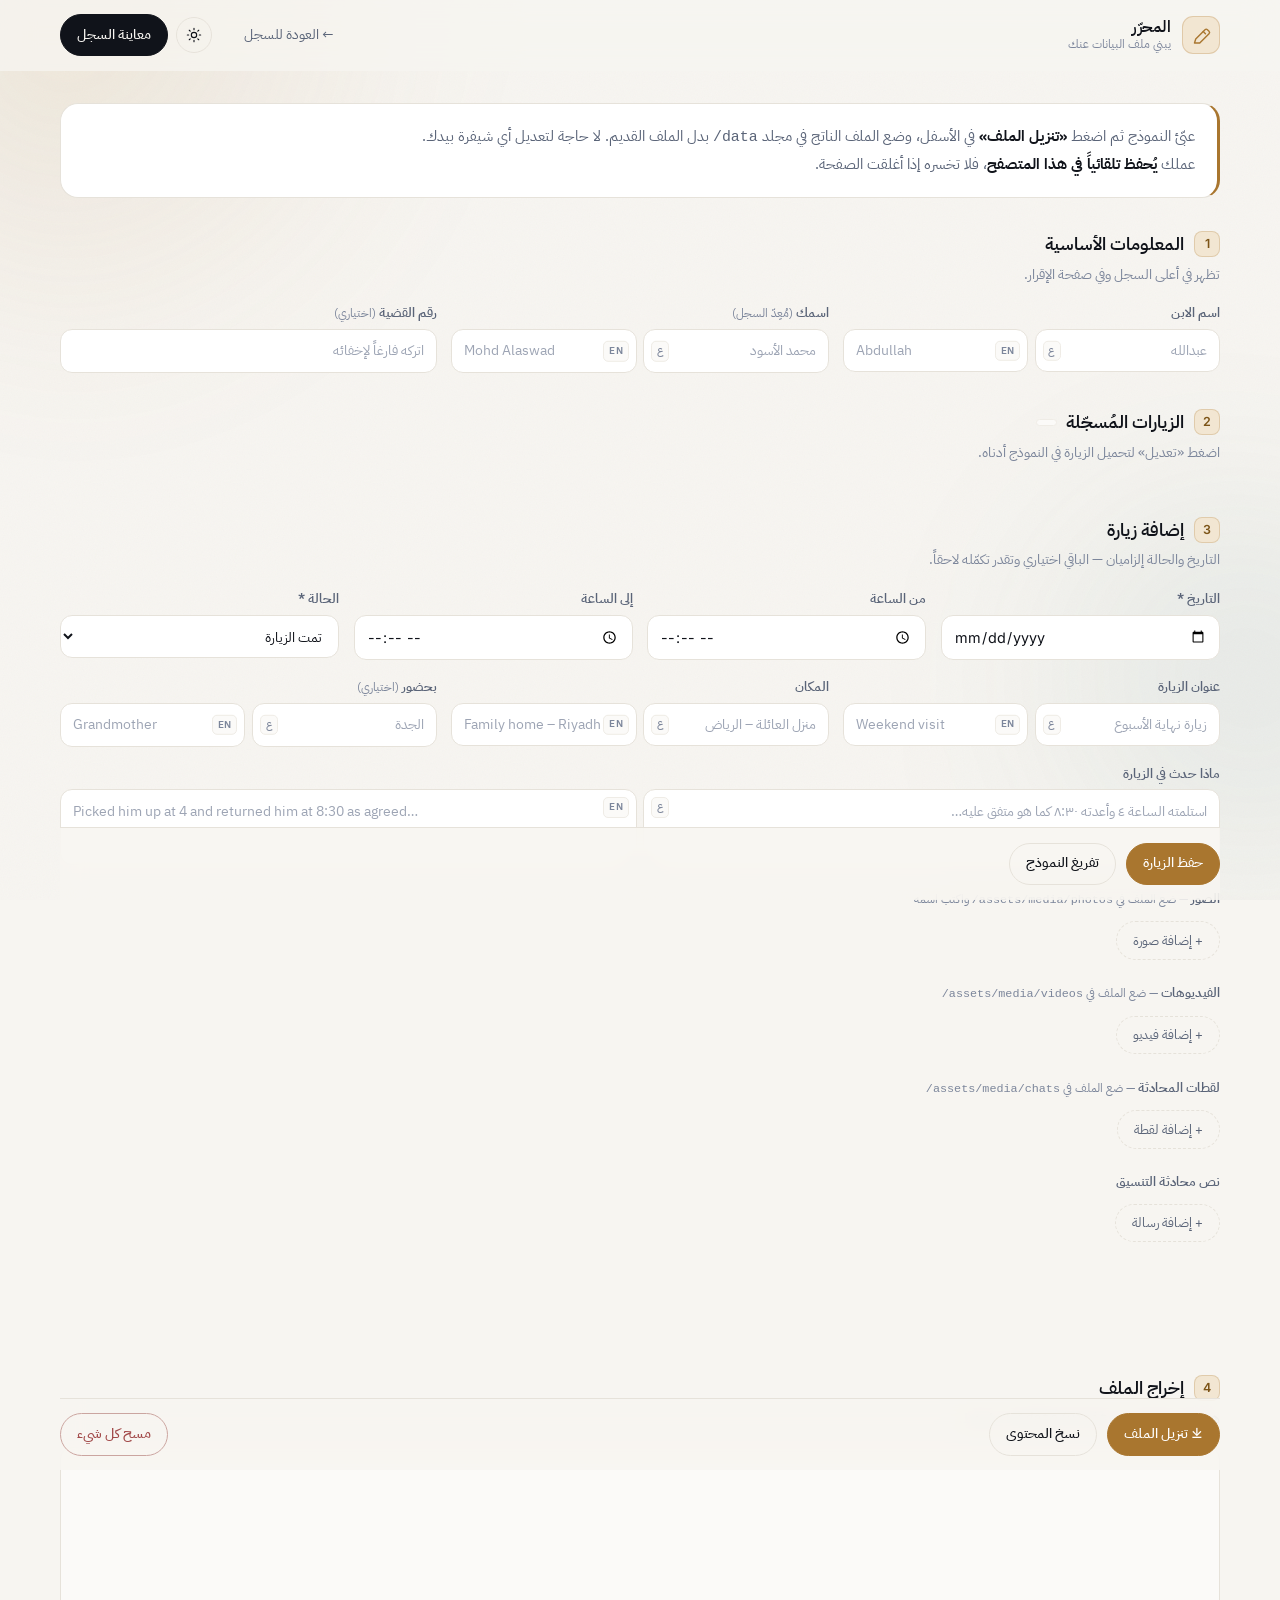
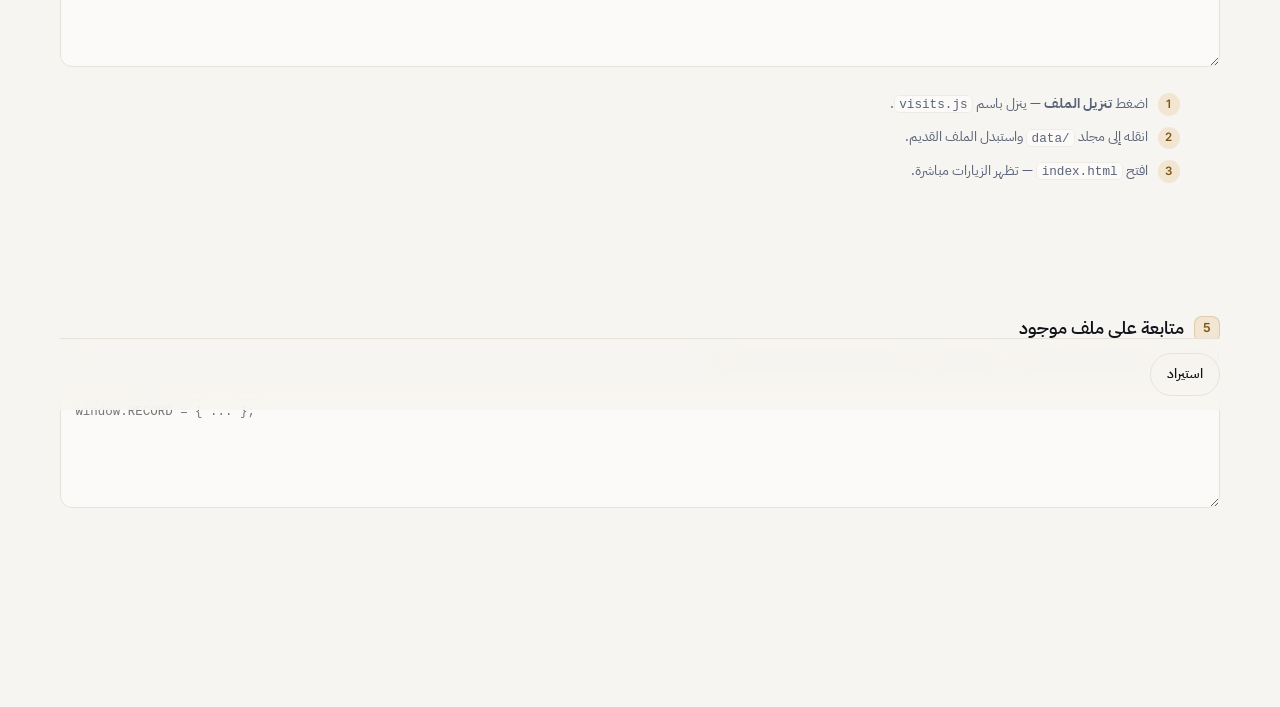
==== editor.html @ f38ff08e "Add the editor page" ====
<!DOCTYPE html>
<html lang="ar" dir="rtl" data-theme="light">
<head>
<meta charset="utf-8">
<meta name="viewport" content="width=device-width, initial-scale=1">
<meta name="robots" content="noindex, nofollow">
<title>المحرّر | Record Editor</title>
<link rel="preconnect" href="https://fonts.googleapis.com">
<link rel="preconnect" href="https://fonts.gstatic.com" crossorigin>
<link href="https://fonts.googleapis.com/css2?family=IBM+Plex+Sans+Arabic:wght@300;400;500;600;700&family=Inter:wght@300..700&display=swap" rel="stylesheet">
<link rel="stylesheet" href="assets/css/styles.css">
<link rel="stylesheet" href="assets/css/editor.css">
<link rel="icon" href="data:image/svg+xml,<svg xmlns='http://www.w3.org/2000/svg' viewBox='0 0 100 100'><text y='.9em' font-size='90'>✍️</text></svg>">
</head>
<body>

<div class="ambient" aria-hidden="true">
  <span class="orb orb-1"></span>
  <span class="orb orb-2"></span>
  <span class="grain"></span>
</div>

<header class="topbar" id="topbar">
  <div class="wrap topbar-inner">
    <a class="brand" href="index.html">
      <span class="brand-mark" aria-hidden="true">
        <svg viewBox="0 0 24 24" fill="none" stroke="currentColor" stroke-width="1.6" stroke-linecap="round" stroke-linejoin="round">
          <path d="M4 20.5 5.4 16 16 5.4a2 2 0 0 1 2.8 0l1.8 1.8a2 2 0 0 1 0 2.8L10 20.6z"/>
          <path d="M14 7.5 16.5 10"/>
        </svg>
      </span>
      <span class="brand-text">
        <strong>المحرّر</strong>
        <small>يبني ملف البيانات عنك</small>
      </span>
    </a>

    <nav class="topnav">
      <a href="index.html">← العودة للسجل</a>
    </nav>

    <div class="topbar-actions">
      <button class="btn btn-ghost icon-btn" id="themeToggle" type="button" aria-label="Toggle theme">
        <svg class="i-sun" viewBox="0 0 24 24" fill="none" stroke="currentColor" stroke-width="1.7" stroke-linecap="round"><circle cx="12" cy="12" r="4"/><path d="M12 2v2M12 20v2M2 12h2M20 12h2M4.9 4.9l1.4 1.4M17.7 17.7l1.4 1.4M19.1 4.9l-1.4 1.4M6.3 17.7l-1.4 1.4"/></svg>
        <svg class="i-moon" viewBox="0 0 24 24" fill="none" stroke="currentColor" stroke-width="1.7" stroke-linecap="round" stroke-linejoin="round"><path d="M21 12.8A9 9 0 1 1 11.2 3a7 7 0 0 0 9.8 9.8z"/></svg>
      </button>
      <a class="btn btn-solid" href="index.html">
        <span>معاينة السجل</span>
      </a>
    </div>
  </div>
</header>

<main class="ed-main">
  <div class="wrap">

    <p class="ed-intro">
      عبّئ النموذج ثم اضغط <strong>«تنزيل الملف»</strong> في الأسفل، وضع الملف الناتج في مجلد
      <code>data/</code> بدل الملف القديم. لا حاجة لتعديل أي شيفرة بيدك.
      <br>
      عملك <strong>يُحفظ تلقائياً في هذا المتصفح</strong>، فلا تخسره إذا أغلقت الصفحة.
    </p>

    <!-- ══ 1. meta ══ -->
    <section class="ed-block">
      <h2><span class="num">1</span> المعلومات الأساسية</h2>
      <p class="hint">تظهر في أعلى السجل وفي صفحة الإقرار.</p>
      <div class="ed-grid">
        <div class="fld">
          <label>اسم الابن</label>
          <div class="pair">
            <span class="lang-wrap" data-l="ar"><input class="inp" id="metaChildAr" placeholder="عبدالله"><span class="tag">ع</span></span>
            <span class="lang-wrap" data-l="en"><input class="inp" id="metaChildEn" placeholder="Abdullah"><span class="tag">EN</span></span>
          </div>
        </div>
        <div class="fld">
          <label>اسمك <span class="opt">(مُعِدّ السجل)</span></label>
          <div class="pair">
            <span class="lang-wrap" data-l="ar"><input class="inp" id="metaParentAr" placeholder="محمد الأسود"><span class="tag">ع</span></span>
            <span class="lang-wrap" data-l="en"><input class="inp" id="metaParentEn" placeholder="Mohd Alaswad"><span class="tag">EN</span></span>
          </div>
        </div>
        <div class="fld">
          <label>رقم القضية <span class="opt">(اختياري)</span></label>
          <input class="inp" id="metaCase" placeholder="اتركه فارغاً لإخفائه">
        </div>
      </div>
    </section>

    <!-- ══ 2. saved visits ══ -->
    <section class="ed-block">
      <h2><span class="num">2</span> الزيارات المُسجّلة <span id="savedCount" class="mini-badge"></span></h2>
      <p class="hint">اضغط «تعديل» لتحميل الزيارة في النموذج أدناه.</p>
      <div class="saved" id="savedList"></div>
    </section>

    <!-- ══ 3. visit form ══ -->
    <section class="ed-block">
      <h2><span class="num">3</span> <span id="formMode">إضافة زيارة</span></h2>
      <p class="hint">التاريخ والحالة إلزاميان — الباقي اختياري وتقدر تكمّله لاحقاً.</p>

      <div class="ed-grid narrow" style="margin-block-end:1rem">
        <div class="fld"><label>التاريخ *</label><input type="date" class="inp" id="vDate"></div>
        <div class="fld"><label>من الساعة</label><input type="time" class="inp" id="vStart"></div>
        <div class="fld"><label>إلى الساعة</label><input type="time" class="inp" id="vEnd"></div>
        <div class="fld">
          <label>الحالة *</label>
          <select class="inp" id="vStatus">
            <option value="completed">تمت الزيارة</option>
            <option value="declined">طُلبت ولم تتم</option>
            <option value="rescheduled">أُجّلت لموعد لاحق</option>
          </select>
        </div>
      </div>

      <div class="ed-grid" style="margin-block-end:1rem">
        <div class="fld">
          <label>عنوان الزيارة</label>
          <div class="pair">
            <span class="lang-wrap" data-l="ar"><input class="inp" id="vTitleAr" placeholder="زيارة نهاية الأسبوع"><span class="tag">ع</span></span>
            <span class="lang-wrap" data-l="en"><input class="inp" id="vTitleEn" placeholder="Weekend visit"><span class="tag">EN</span></span>
          </div>
        </div>
        <div class="fld">
          <label>المكان</label>
          <div class="pair">
            <span class="lang-wrap" data-l="ar"><input class="inp" id="vLocAr" placeholder="منزل العائلة – الرياض"><span class="tag">ع</span></span>
            <span class="lang-wrap" data-l="en"><input class="inp" id="vLocEn" placeholder="Family home – Riyadh"><span class="tag">EN</span></span>
          </div>
        </div>
        <div class="fld">
          <label>بحضور <span class="opt">(اختياري)</span></label>
          <div class="pair">
            <span class="lang-wrap" data-l="ar"><input class="inp" id="vWitAr" placeholder="الجدة"><span class="tag">ع</span></span>
            <span class="lang-wrap" data-l="en"><input class="inp" id="vWitEn" placeholder="Grandmother"><span class="tag">EN</span></span>
          </div>
        </div>
      </div>

      <div class="fld" style="margin-block-end:1.4rem">
        <label>ماذا حدث في الزيارة</label>
        <div class="pair tall">
          <span class="lang-wrap" data-l="ar"><textarea class="inp" id="vNotesAr" placeholder="استلمته الساعة ٤ وأعدته ٨:٣٠ كما هو متفق عليه…"></textarea><span class="tag">ع</span></span>
          <span class="lang-wrap" data-l="en"><textarea class="inp" id="vNotesEn" placeholder="Picked him up at 4 and returned him at 8:30 as agreed…"></textarea><span class="tag">EN</span></span>
        </div>
      </div>

      <div class="fld" style="margin-block-end:1.4rem">
        <label>الصور <span class="opt">— ضع الملف في <code>assets/media/photos/</code> واكتب اسمه</span></label>
        <div class="rows" id="photoRows"></div>
        <button class="add-row" type="button" data-add="photo">+ إضافة صورة</button>
      </div>

      <div class="fld" style="margin-block-end:1.4rem">
        <label>الفيديوهات <span class="opt">— ضع الملف في <code>assets/media/videos/</code></span></label>
        <div class="rows" id="videoRows"></div>
        <button class="add-row" type="button" data-add="video">+ إضافة فيديو</button>
      </div>

      <div class="fld" style="margin-block-end:1.4rem">
        <label>لقطات المحادثة <span class="opt">— ضع الملف في <code>assets/media/chats/</code></span></label>
        <div class="rows" id="shotRows"></div>
        <button class="add-row" type="button" data-add="shot">+ إضافة لقطة</button>
      </div>

      <div class="fld" style="margin-block-end:1.4rem">
        <label>نص محادثة التنسيق</label>
        <div class="rows" id="msgRows"></div>
        <button class="add-row" type="button" data-add="msg">+ إضافة رسالة</button>
      </div>

      <div class="ed-actions">
        <button class="btn btn-accent" id="saveVisit" type="button">حفظ الزيارة</button>
        <button class="btn btn-ghost" id="clearForm" type="button">تفريغ النموذج</button>
        <span class="ed-status spacer" id="formStatus"></span>
      </div>
    </section>

    <!-- ══ 4. export ══ -->
    <section class="ed-block">
      <h2><span class="num">4</span> إخراج الملف</h2>
      <p class="hint">هذا هو محتوى <code>data/visits.js</code> كما سيُحفظ.</p>
      <textarea class="code-out" id="output" readonly spellcheck="false"></textarea>
      <ol class="steps">
        <li>اضغط <strong>تنزيل الملف</strong> — ينزل باسم <code>visits.js</code>.</li>
        <li>انقله إلى مجلد <code>data/</code> واستبدل الملف القديم.</li>
        <li>افتح <code>index.html</code> — تظهر الزيارات مباشرة.</li>
      </ol>
      <div class="ed-actions">
        <button class="btn btn-accent" id="download" type="button">⤓ تنزيل الملف</button>
        <button class="btn btn-ghost" id="copy" type="button">نسخ المحتوى</button>
        <button class="btn btn-ghost btn-danger spacer" id="wipe" type="button">مسح كل شيء</button>
      </div>
    </section>

    <!-- ══ 5. import ══ -->
    <section class="ed-block">
      <h2><span class="num">5</span> متابعة على ملف موجود</h2>
      <p class="hint">لو عندك <code>data/visits.js</code> فيه بيانات سابقة: افتحه، انسخ محتواه كاملاً، والصقه هنا لتكمل عليه.</p>
      <textarea class="code-out" id="importBox" style="min-height:120px" placeholder="window.RECORD = { ... };" spellcheck="false"></textarea>
      <div class="ed-actions">
        <button class="btn btn-ghost" id="importBtn" type="button">استيراد</button>
        <span class="ed-status" id="importStatus"></span>
      </div>
    </section>

  </div>
</main>

<script src="assets/js/editor.js"></script>
</body>
</html>
---- assets/css/styles.css ----
/* ══════════════════════════════════════════════════════════════
   سجل الزيارات — Visitation Record
   Design tokens
   ══════════════════════════════════════════════════════════════ */

:root {
  color-scheme: light;

  --ink-900: #10131a;
  --ink-700: #2b3242;
  --ink-500: #5a6478;
  --ink-400: #7c869b;

  --paper:     #f7f5f1;
  --surface:   #ffffff;
  --surface-2: #fbfaf8;
  --line:      #e6e2da;
  --line-soft: #efece6;

  --accent:      #a9762f;
  --accent-soft: #f2e6d2;
  --accent-ink:  #7c5417;

  --teal:  #2f6f6b;
  --rose:  #a24a4a;
  --amber: #a8791d;

  --ok-bg:   #e8f1ed;  --ok-fg:   #24614f;
  --warn-bg: #f6ecdb;  --warn-fg: #8a6414;
  --bad-bg:  #f7e8e8;  --bad-fg:  #8e3b3b;

  --radius:    18px;
  --radius-sm: 12px;
  --radius-lg: 26px;

  --shadow-sm: 0 1px 2px rgba(16,19,26,.05), 0 2px 8px rgba(16,19,26,.04);
  --shadow-md: 0 2px 6px rgba(16,19,26,.06), 0 12px 34px rgba(16,19,26,.07);
  --shadow-lg: 0 8px 20px rgba(16,19,26,.08), 0 30px 70px rgba(16,19,26,.10);

  --font-ar: 'IBM Plex Sans Arabic', 'Noto Sans Arabic', 'Segoe UI', Tahoma, sans-serif;
  --font-en: 'Inter', -apple-system, BlinkMacSystemFont, 'Segoe UI', Roboto, sans-serif;
  --font: var(--font-ar), var(--font-en);

  --wrap: 1160px;
  --ease: cubic-bezier(.22,.61,.36,1);
}

html[data-theme="dark"] {
  color-scheme: dark;

  --ink-900: #f2f0ec;
  --ink-700: #d3d0ca;
  --ink-500: #9ba2b0;
  --ink-400: #7d8492;

  --paper:     #0d0f14;
  --surface:   #14171f;
  --surface-2: #191d26;
  --line:      #262b36;
  --line-soft: #1e222c;

  --accent:      #d8a860;
  --accent-soft: #2a2318;
  --accent-ink:  #e7c68d;

  --teal:  #6fb3ac;
  --rose:  #d98a8a;
  --amber: #d9ae55;

  --ok-bg:   #16261f;  --ok-fg:   #7fc9ac;
  --warn-bg: #2a2314;  --warn-fg: #d9b463;
  --bad-bg:  #2a1a1a;  --bad-fg:  #dd9393;

  --shadow-sm: 0 1px 2px rgba(0,0,0,.4);
  --shadow-md: 0 2px 8px rgba(0,0,0,.45), 0 14px 40px rgba(0,0,0,.4);
  --shadow-lg: 0 10px 26px rgba(0,0,0,.5), 0 34px 80px rgba(0,0,0,.55);
}

html[lang="en"] { --font: var(--font-en), var(--font-ar); }

/* ── reset ─────────────────────────────────────────────────── */
*, *::before, *::after { box-sizing: border-box; }
* { margin: 0; }

html { scroll-behavior: smooth; scroll-padding-top: 92px; }

body {
  font-family: var(--font);
  background: var(--paper);
  color: var(--ink-900);
  line-height: 1.65;
  -webkit-font-smoothing: antialiased;
  overflow-x: hidden;
  transition: background .4s var(--ease), color .4s var(--ease);
}

img, video, svg { display: block; max-width: 100%; }
button { font: inherit; color: inherit; }
a { color: inherit; text-decoration: none; }
table { border-collapse: collapse; width: 100%; }

.wrap { width: min(var(--wrap), 100% - 2.5rem); margin-inline: auto; }

::selection { background: var(--accent-soft); color: var(--accent-ink); }

/* ── ambient background ────────────────────────────────────── */
.ambient { position: fixed; inset: 0; z-index: -1; pointer-events: none; overflow: hidden; }
.orb { position: absolute; border-radius: 50%; filter: blur(90px); opacity: .5; }
.orb-1 {
  width: 46vw; height: 46vw; inset-block-start: -14vw; inset-inline-end: -10vw;
  background: radial-gradient(circle at 30% 30%, rgba(169,118,47,.30), transparent 68%);
}
.orb-2 {
  width: 40vw; height: 40vw; inset-block-start: 52vh; inset-inline-start: -14vw;
  background: radial-gradient(circle at 60% 40%, rgba(47,111,107,.22), transparent 68%);
}
html[data-theme="dark"] .orb { opacity: .34; }
.grain {
  position: absolute; inset: 0; opacity: .035;
  background-image: url("data:image/svg+xml,%3Csvg xmlns='http://www.w3.org/2000/svg' width='140' height='140'%3E%3Cfilter id='n'%3E%3CfeTurbulence type='fractalNoise' baseFrequency='.85' numOctaves='3'/%3E%3C/filter%3E%3Crect width='100%25' height='100%25' filter='url(%23n)'/%3E%3C/svg%3E");
}

/* ── topbar ────────────────────────────────────────────────── */
.topbar {
  position: sticky; inset-block-start: 0; z-index: 60;
  backdrop-filter: blur(16px) saturate(1.4);
  background: color-mix(in srgb, var(--paper) 78%, transparent);
  border-block-end: 1px solid transparent;
  transition: border-color .3s var(--ease), background .3s var(--ease);
}
.topbar.stuck { border-block-end-color: var(--line); box-shadow: var(--shadow-sm); }
.topbar-inner { display: flex; align-items: center; gap: 1.25rem; min-height: 70px; }

.brand { display: flex; align-items: center; gap: .7rem; }
.brand-mark {
  width: 38px; height: 38px; display: grid; place-items: center; flex: none;
  border-radius: 11px; color: var(--accent);
  background: var(--accent-soft);
  border: 1px solid color-mix(in srgb, var(--accent) 26%, transparent);
}
.brand-mark svg { width: 21px; height: 21px; }
.brand-text { display: flex; flex-direction: column; line-height: 1.25; }
.brand-text strong { font-size: .98rem; font-weight: 600; letter-spacing: -.01em; }
.brand-text small { font-size: .72rem; color: var(--ink-400); }

.topnav { display: flex; gap: .35rem; margin-inline-start: auto; }
.topnav a {
  padding: .45rem .8rem; border-radius: 999px; font-size: .88rem;
  color: var(--ink-500); transition: .22s var(--ease);
}
.topnav a:hover { color: var(--ink-900); background: var(--surface-2); }

.topbar-actions { display: flex; align-items: center; gap: .5rem; }

.btn {
  display: inline-flex; align-items: center; gap: .5rem; cursor: pointer;
  border-radius: 999px; padding: .55rem 1rem; font-size: .87rem; font-weight: 500;
  border: 1px solid var(--line); background: var(--surface);
  transition: .22s var(--ease);
}
.btn:hover { transform: translateY(-1px); box-shadow: var(--shadow-sm); }
.btn:active { transform: translateY(0); }
.btn svg { width: 16px; height: 16px; flex: none; }
.btn-ghost { background: transparent; }
.btn-ghost:hover { background: var(--surface); }
.btn-solid {
  background: var(--ink-900); color: var(--paper); border-color: var(--ink-900);
}
.btn-solid:hover { box-shadow: var(--shadow-md); }
.btn-sm { padding: .38rem .8rem; font-size: .8rem; }
.icon-btn { padding: .55rem; }
.lang-pill { font-weight: 600; font-size: .78rem; letter-spacing: .06em; min-width: 22px; }

.i-moon { display: none; }
html[data-theme="dark"] .i-sun { display: none; }
html[data-theme="dark"] .i-moon { display: block; }

/* ── hero ──────────────────────────────────────────────────── */
.hero { position: relative; padding-block: clamp(3rem, 8vw, 6.5rem) clamp(2rem, 5vw, 4rem); }
.hero-inner {
  display: grid; grid-template-columns: minmax(0,1.15fr) minmax(0,.85fr);
  gap: clamp(2rem, 5vw, 4rem); align-items: center;
}
.eyebrow {
  display: inline-flex; align-items: center; gap: .5rem;
  font-size: .74rem; letter-spacing: .16em; text-transform: uppercase;
  color: var(--accent-ink); background: var(--accent-soft);
  padding: .3rem .8rem; border-radius: 999px; margin-block-end: 1.1rem;
  border: 1px solid color-mix(in srgb, var(--accent) 22%, transparent);
}
.hero-title {
  font-size: clamp(2.1rem, 5.6vw, 3.9rem); line-height: 1.14;
  font-weight: 600; letter-spacing: -.025em; margin-block-end: 1.1rem;
}
.hero-title .accent {
  color: var(--accent); position: relative; white-space: nowrap;
}
.hero-title .accent::after {
  content: ''; position: absolute; inset-inline: 0; inset-block-end: .07em; height: .1em;
  background: color-mix(in srgb, var(--accent) 32%, transparent); border-radius: 2px;
}
.hero-lede { color: var(--ink-500); font-size: clamp(1rem, 1.5vw, 1.1rem); max-width: 54ch; }

.hero-meta { display: flex; flex-wrap: wrap; gap: .55rem; margin-block-start: 1.6rem; }
.meta-tag {
  display: inline-flex; align-items: center; gap: .45rem;
  font-size: .82rem; color: var(--ink-500);
  background: var(--surface); border: 1px solid var(--line);
  padding: .4rem .85rem; border-radius: 999px;
}
.meta-tag b { color: var(--ink-900); font-weight: 600; }

.hero-stats { display: grid; grid-template-columns: repeat(2, 1fr); gap: .9rem; }
.stat {
  background: var(--surface); border: 1px solid var(--line);
  border-radius: var(--radius); padding: 1.15rem 1.2rem;
  box-shadow: var(--shadow-sm); position: relative; overflow: hidden;
  transition: .3s var(--ease);
}
.stat:hover { transform: translateY(-3px); box-shadow: var(--shadow-md); border-color: color-mix(in srgb, var(--accent) 34%, var(--line)); }
.stat::before {
  content: ''; position: absolute; inset-block-start: 0; inset-inline-start: 0;
  width: 3px; height: 100%; background: var(--bar, var(--accent)); opacity: .8;
}
.stat-value { font-size: clamp(1.7rem, 3.4vw, 2.3rem); font-weight: 650; letter-spacing: -.03em; line-height: 1.1; }
.stat-value small { font-size: .5em; font-weight: 500; color: var(--ink-400); margin-inline-start: .25em; }
.stat-label { font-size: .82rem; color: var(--ink-500); margin-block-start: .2rem; }

.hero-fade { position: absolute; inset-inline: 0; inset-block-end: 0; height: 1px; background: var(--line-soft); }

/* ── sections ──────────────────────────────────────────────── */
.section { padding-block: clamp(3rem, 7vw, 5.5rem); }
.section-head { margin-block-end: 2.2rem; position: relative; }
.section-num {
  font-family: var(--font-en); font-size: .78rem; font-weight: 600;
  letter-spacing: .22em; color: var(--accent); display: block; margin-block-end: .5rem;
}
.section-head h2 {
  font-size: clamp(1.5rem, 3.2vw, 2.1rem); font-weight: 600;
  letter-spacing: -.02em; margin-block-end: .4rem;
}
.section-head p { color: var(--ink-500); max-width: 62ch; font-size: .96rem; }

.panel {
  background: var(--surface); border: 1px solid var(--line);
  border-radius: var(--radius-lg); padding: clamp(1.3rem, 3vw, 2rem);
  box-shadow: var(--shadow-sm);
}
.panel-title { font-size: 1rem; font-weight: 600; margin-block-end: 1rem; }
.panel-note { font-size: .8rem; color: var(--ink-400); margin-block-start: 1rem; }

.summary-grid { display: grid; grid-template-columns: minmax(0,1.25fr) minmax(0,1fr); gap: 1.2rem; }
.panel-lede { font-size: 1.02rem; line-height: 1.85; color: var(--ink-700); }
.panel-lede strong { color: var(--ink-900); font-weight: 600; }
.panel-lede .hl {
  background: linear-gradient(transparent 62%, var(--accent-soft) 62%);
  padding-inline: .15em; color: var(--ink-900); font-weight: 600;
}
.panel-lede p + p { margin-block-start: .9rem; }

/* ── heatstrip ─────────────────────────────────────────────── */
.heatstrip { display: flex; align-items: flex-end; gap: .4rem; min-height: 132px; padding-block-start: 1.4rem; }
.heat-col { flex: 1; display: flex; flex-direction: column; justify-content: flex-end; align-items: center; gap: .45rem; min-width: 0; }
.heat-bar {
  width: 100%; border-radius: 7px 7px 3px 3px; min-height: 5px;
  background: linear-gradient(to top, color-mix(in srgb, var(--accent) 78%, transparent), color-mix(in srgb, var(--accent) 42%, transparent));
  transition: height .8s var(--ease), background .3s; position: relative; cursor: default;
}
.heat-bar[data-zero="1"] { background: var(--line); }
.heat-col:hover .heat-bar { background: var(--accent); }
.heat-bar span {
  position: absolute; inset-block-start: -1.35rem; inset-inline: 0; text-align: center;
  font-size: .7rem; font-weight: 600; color: var(--ink-500);
}
.heat-label { font-size: .66rem; color: var(--ink-400); text-align: center; white-space: nowrap; }

/* ── toolbar / chips ───────────────────────────────────────── */
.toolbar {
  display: flex; flex-wrap: wrap; gap: .8rem; align-items: center;
  justify-content: space-between; margin-block-end: 2rem;
}
.chips { display: flex; flex-wrap: wrap; gap: .45rem; }
.chip {
  cursor: pointer; border-radius: 999px; padding: .42rem .95rem;
  font-size: .84rem; border: 1px solid var(--line); background: var(--surface);
  color: var(--ink-500); transition: .22s var(--ease);
  display: inline-flex; align-items: center; gap: .45rem;
}
.chip:hover { color: var(--ink-900); border-color: var(--ink-400); }
.chip[aria-pressed="true"] {
  background: var(--ink-900); color: var(--paper); border-color: var(--ink-900);
}
.chip .count {
  font-size: .72rem; opacity: .7; font-family: var(--font-en);
  background: color-mix(in srgb, currentColor 14%, transparent);
  padding: .05rem .4rem; border-radius: 999px;
}
.toolbar-right { display: flex; gap: .4rem; }

/* ── timeline ──────────────────────────────────────────────── */
.timeline { position: relative; padding-inline-start: 0; }

.month { margin-block-end: 3rem; }
.month-head {
  display: flex; align-items: baseline; gap: .9rem; flex-wrap: wrap;
  padding-block-end: .85rem; margin-block-end: 1.5rem;
  border-block-end: 1px solid var(--line);
  position: sticky; inset-block-start: 70px; z-index: 20;
  background: color-mix(in srgb, var(--paper) 90%, transparent);
  backdrop-filter: blur(8px);
}
.month-title { font-size: 1.22rem; font-weight: 600; letter-spacing: -.015em; }
.month-year { font-family: var(--font-en); color: var(--ink-400); font-weight: 400; }
.month-badges { display: flex; gap: .4rem; margin-inline-start: auto; flex-wrap: wrap; }
.mini-badge {
  font-size: .74rem; padding: .18rem .6rem; border-radius: 999px;
  background: var(--surface-2); color: var(--ink-500); border: 1px solid var(--line-soft);
}
.mini-badge.ok  { background: var(--ok-bg);   color: var(--ok-fg);   border-color: transparent; }
.mini-badge.bad { background: var(--bad-bg);  color: var(--bad-fg);  border-color: transparent; }

.visits { display: flex; flex-direction: column; gap: 1.1rem; position: relative; }
.visits::before {
  content: ''; position: absolute; inset-block: .6rem; inset-inline-start: 27px;
  width: 2px; background: linear-gradient(var(--line), transparent);
}

/* ── visit card ────────────────────────────────────────────── */
.visit {
  position: relative; margin-inline-start: 62px;
  background: var(--surface); border: 1px solid var(--line);
  border-radius: var(--radius); box-shadow: var(--shadow-sm);
  transition: .3s var(--ease);
}
.visit:hover { box-shadow: var(--shadow-md); border-color: color-mix(in srgb, var(--accent) 28%, var(--line)); }
.visit::before {
  content: ''; position: absolute; inset-block-start: 26px; inset-inline-start: -42px;
  width: 13px; height: 13px; border-radius: 50%;
  background: var(--surface); border: 3px solid var(--dot, var(--accent));
  box-shadow: 0 0 0 4px var(--paper);
}
.visit[data-status="declined"]    { --dot: var(--rose); }
.visit[data-status="rescheduled"] { --dot: var(--amber); }
.visit[data-status="completed"]   { --dot: var(--teal); }

.visit-head {
  display: flex; gap: 1rem; align-items: flex-start; flex-wrap: wrap;
  padding: 1.15rem clamp(1.1rem, 2.5vw, 1.5rem);
}
.date-block {
  flex: none; text-align: center; min-width: 62px;
  background: var(--surface-2); border: 1px solid var(--line-soft);
  border-radius: var(--radius-sm); padding: .5rem .55rem; line-height: 1.15;
}
.date-day { font-size: 1.45rem; font-weight: 650; font-family: var(--font-en); letter-spacing: -.03em; }
.date-mon { font-size: .68rem; color: var(--ink-400); text-transform: uppercase; letter-spacing: .08em; }
.date-wd  { font-size: .68rem; color: var(--accent); margin-block-start: .15rem; }

.visit-main { flex: 1 1 260px; min-width: 0; }
.visit-title { font-size: 1.02rem; font-weight: 600; margin-block-end: .35rem; }
.visit-facts { display: flex; flex-wrap: wrap; gap: .3rem .95rem; font-size: .83rem; color: var(--ink-500); }
.fact { display: inline-flex; align-items: center; gap: .35rem; }
.fact svg { width: 14px; height: 14px; opacity: .65; flex: none; }

.status {
  flex: none; font-size: .76rem; font-weight: 600; padding: .3rem .75rem;
  border-radius: 999px; white-space: nowrap; align-self: flex-start;
}
.status.completed   { background: var(--ok-bg);   color: var(--ok-fg); }
.status.rescheduled { background: var(--warn-bg); color: var(--warn-fg); }
.status.declined    { background: var(--bad-bg);  color: var(--bad-fg); }

.visit-note {
  padding-inline: clamp(1.1rem, 2.5vw, 1.5rem); padding-block-end: 1rem;
  color: var(--ink-500); font-size: .92rem;
}
.visit-note::before { content: '“'; color: var(--accent); font-size: 1.3em; line-height: 0; margin-inline-end: .1em; }

.visit-tabs {
  display: flex; gap: .4rem; flex-wrap: wrap;
  padding: 0 clamp(1.1rem, 2.5vw, 1.5rem) 1.15rem;
}
.tab-btn {
  cursor: pointer; display: inline-flex; align-items: center; gap: .45rem;
  font-size: .82rem; padding: .42rem .85rem; border-radius: 999px;
  border: 1px solid var(--line); background: var(--surface-2);
  color: var(--ink-500); transition: .22s var(--ease);
}
.tab-btn:hover { color: var(--ink-900); border-color: var(--ink-400); }
.tab-btn[aria-expanded="true"] { background: var(--accent-soft); color: var(--accent-ink); border-color: color-mix(in srgb, var(--accent) 35%, transparent); }
.tab-btn svg { width: 14px; height: 14px; }
.tab-btn .n { font-family: var(--font-en); font-weight: 600; }

.drawer {
  display: grid; grid-template-rows: 0fr;
  transition: grid-template-rows .45s var(--ease);
  border-block-start: 1px solid transparent;
}
.drawer.open { grid-template-rows: 1fr; border-block-start-color: var(--line-soft); }
.drawer-inner { overflow: hidden; }
.drawer.open > .drawer-inner { overflow: visible; }
.drawer-pad { padding: 1.25rem clamp(1.1rem, 2.5vw, 1.5rem); }

/* ── media gallery ─────────────────────────────────────────── */
.gallery { display: grid; grid-template-columns: repeat(auto-fill, minmax(130px, 1fr)); gap: .6rem; }
.tile {
  position: relative; aspect-ratio: 4/3; border-radius: var(--radius-sm);
  overflow: hidden; cursor: zoom-in; background: var(--surface-2);
  border: 1px solid var(--line-soft); transition: .28s var(--ease);
}
.tile:hover { transform: translateY(-2px) scale(1.015); box-shadow: var(--shadow-md); }
/* absolute fill: a percentage height inside a <button> does not resolve reliably */
.tile img, .tile video, .tile > .tile-ph {
  position: absolute; inset: 0; width: 100%; height: 100%; object-fit: cover;
}
.tile-ph {
  display: grid; place-items: center; align-content: center; gap: .3rem;
  color: var(--ink-400); font-size: .7rem; text-align: center; padding: .5rem;
  background: repeating-linear-gradient(45deg, var(--surface-2) 0 9px, var(--surface) 9px 18px);
}
.tile-ph svg { width: 22px; height: 22px; opacity: .5; }
.tile-badge {
  position: absolute; inset-block-start: .4rem; inset-inline-start: .4rem;
  font-size: .64rem; font-family: var(--font-en); font-weight: 600;
  background: rgba(0,0,0,.62); color: #fff; padding: .12rem .4rem; border-radius: 5px;
  backdrop-filter: blur(4px); letter-spacing: .03em;
}
.tile-play {
  position: absolute; inset: 0; display: grid; place-items: center;
  background: linear-gradient(transparent 40%, rgba(0,0,0,.45)); pointer-events: none;
}
.tile-play svg { width: 34px; height: 34px; color: #fff; filter: drop-shadow(0 2px 6px rgba(0,0,0,.5)); }
.tile-cap {
  position: absolute; inset-inline: 0; inset-block-end: 0; padding: .35rem .5rem;
  font-size: .68rem; color: #fff; background: linear-gradient(transparent, rgba(0,0,0,.7));
  white-space: nowrap; overflow: hidden; text-overflow: ellipsis;
}

/* Latin filenames and timestamps must keep their own direction inside RTL text */
.tile-badge, .tile-ph span, .file-path, .bubble-time, .lb-caption small, .date-day, .month-year {
  direction: ltr; unicode-bidi: isolate;
}

/* ── chat ──────────────────────────────────────────────────── */
.chat { display: flex; flex-direction: column; gap: .55rem; max-width: 640px; }
.chat-day {
  align-self: center; font-size: .7rem; color: var(--ink-400);
  background: var(--surface-2); border: 1px solid var(--line-soft);
  padding: .18rem .7rem; border-radius: 999px; margin-block: .4rem;
}
.bubble {
  max-width: 78%; padding: .6rem .85rem; border-radius: 16px;
  font-size: .89rem; line-height: 1.6; position: relative;
  border: 1px solid var(--line-soft); background: var(--surface-2);
}
.bubble.me {
  align-self: flex-end; background: var(--accent-soft);
  border-color: color-mix(in srgb, var(--accent) 22%, transparent);
  border-end-end-radius: 5px;
}
.bubble.them { align-self: flex-start; border-end-start-radius: 5px; }
.bubble-who { font-size: .68rem; font-weight: 600; color: var(--ink-400); margin-block-end: .15rem; }
.bubble-time { font-size: .66rem; color: var(--ink-400); margin-block-start: .25rem; font-family: var(--font-en); }
.chat-src {
  font-size: .74rem; color: var(--ink-400); margin-block-start: .9rem;
  display: flex; align-items: center; gap: .4rem;
}
.chat-src svg { width: 13px; height: 13px; }

.drawer-empty { color: var(--ink-400); font-size: .86rem; font-style: italic; }

/* ── evidence table ────────────────────────────────────────── */
.table-wrap { padding: 0; overflow-x: auto; }
.evidence-table { font-size: .87rem; min-width: 640px; }
.evidence-table th {
  text-align: start; font-weight: 600; font-size: .78rem; color: var(--ink-400);
  text-transform: uppercase; letter-spacing: .06em;
  padding: .95rem 1.1rem; border-block-end: 1px solid var(--line); white-space: nowrap;
}
.evidence-table td { padding: .8rem 1.1rem; border-block-end: 1px solid var(--line-soft); vertical-align: top; }
.evidence-table tr:last-child td { border-block-end: 0; }
.evidence-table tbody tr { transition: background .2s; }
.evidence-table tbody tr:hover { background: var(--surface-2); }
.ref-code { font-family: var(--font-en); font-weight: 600; color: var(--accent); white-space: nowrap; }
.file-path { font-family: var(--font-en); font-size: .78rem; color: var(--ink-400); word-break: break-all; }
.type-pill {
  font-size: .72rem; padding: .12rem .55rem; border-radius: 999px;
  background: var(--surface-2); border: 1px solid var(--line-soft); white-space: nowrap;
}

/* ── declaration ───────────────────────────────────────────── */
.closing { padding-block-start: 0; }
.declaration { border-inline-start: 3px solid var(--accent); }
.declaration h3 { font-size: 1.05rem; font-weight: 600; margin-block-end: .8rem; }
.declaration p { color: var(--ink-500); font-size: .93rem; line-height: 1.8; }
.declaration p + p { margin-block-start: .7rem; }
.sign-row {
  display: flex; flex-wrap: wrap; gap: 2.5rem; margin-block-start: 1.8rem;
  padding-block-start: 1.4rem; border-block-start: 1px dashed var(--line);
}
.sign-item { min-width: 200px; }
.sign-line { border-block-end: 1px solid var(--ink-400); height: 2rem; margin-block-end: .4rem; }
.sign-label { font-size: .78rem; color: var(--ink-400); }

/* ── footer ────────────────────────────────────────────────── */
.footer { border-block-start: 1px solid var(--line); padding-block: 2rem; margin-block-start: 2rem; }
.footer-inner { display: flex; flex-wrap: wrap; gap: .6rem 2rem; justify-content: space-between; }
.footer p { font-size: .82rem; color: var(--ink-400); }

.empty-state { text-align: center; color: var(--ink-400); padding-block: 3rem; font-size: .95rem; }

/* ── lightbox ──────────────────────────────────────────────── */
.lightbox {
  position: fixed; inset: 0; z-index: 200; display: grid; place-items: center;
  background: rgba(8,9,12,.93); backdrop-filter: blur(8px); padding: clamp(1rem, 4vw, 3rem);
  animation: lbIn .25s var(--ease);
}
.lightbox[hidden] { display: none; }
@keyframes lbIn { from { opacity: 0; } to { opacity: 1; } }
.lb-figure { max-width: 100%; max-height: 100%; display: flex; flex-direction: column; gap: .9rem; align-items: center; }
.lb-stage { max-width: 100%; max-height: 78vh; display: flex; }
.lb-stage img, .lb-stage video {
  max-width: 100%; max-height: 78vh; width: auto; height: auto;
  border-radius: 12px; box-shadow: 0 30px 90px rgba(0,0,0,.6);
}
.lb-stage .tile-ph {
  position: relative; width: min(70vw, 520px); aspect-ratio: 4/3;
  border-radius: 12px; border: 1px solid rgba(255,255,255,.15);
}
.lb-caption { color: #eee; text-align: center; font-size: .92rem; }
.lb-caption small { display: block; color: #8d94a3; font-size: .76rem; margin-block-start: .25rem; font-family: var(--font-en); }
.lb-close, .lb-nav {
  position: absolute; cursor: pointer; background: rgba(255,255,255,.08); color: #fff;
  border: 1px solid rgba(255,255,255,.16); border-radius: 50%;
  width: 44px; height: 44px; display: grid; place-items: center;
  font-size: 1.5rem; line-height: 1; transition: .22s var(--ease);
}
.lb-close:hover, .lb-nav:hover { background: rgba(255,255,255,.2); }
.lb-close { inset-block-start: 1.2rem; inset-inline-end: 1.2rem; }
.lb-nav { inset-block-start: 50%; transform: translateY(-50%); }
.lb-prev { inset-inline-start: 1.2rem; }
.lb-next { inset-inline-end: 1.2rem; }
html[dir="rtl"] .lb-prev, html[dir="rtl"] .lb-next { transform: translateY(-50%) scaleX(-1); }

/* ── reveal animation ──────────────────────────────────────── */
.reveal { opacity: 0; transform: translateY(18px); transition: opacity .7s var(--ease), transform .7s var(--ease); }
.reveal.in { opacity: 1; transform: none; }

@media (prefers-reduced-motion: reduce) {
  *, *::before, *::after { animation-duration: .01ms !important; transition-duration: .01ms !important; }
  .reveal { opacity: 1; transform: none; }
  html { scroll-behavior: auto; }
}

/* ── responsive ────────────────────────────────────────────── */
@media (max-width: 980px) {
  .hero-inner { grid-template-columns: 1fr; }
  .summary-grid { grid-template-columns: 1fr; }
  .topnav { display: none; }
}
@media (max-width: 620px) {
  .wrap { width: min(var(--wrap), 100% - 1.6rem); }
  .hero-stats { grid-template-columns: 1fr 1fr; }
  .visit { margin-inline-start: 0; }
  .visits::before { display: none; }
  .visit::before { display: none; }
  .brand-text small { display: none; }
  .month-head { position: static; }
  .heatstrip { min-height: 92px; }
  .heat-label { font-size: .58rem; writing-mode: vertical-rl; }
  html[dir="rtl"] .heat-label { writing-mode: vertical-rl; }
  .btn-solid span { display: none; }
}

/* ══════════ PRINT / PDF ══════════ */
@page { size: A4; margin: 16mm 14mm; }

@media print {
  :root {
    --paper: #fff; --surface: #fff; --surface-2: #fff;
    --line: #c9c9c9; --line-soft: #e0e0e0;
    --ink-900: #000; --ink-700: #222; --ink-500: #444; --ink-400: #666;
    --shadow-sm: none; --shadow-md: none; --shadow-lg: none;
  }
  html[data-theme="dark"] { --paper:#fff; --surface:#fff; --surface-2:#fff; --ink-900:#000; --ink-700:#222; --ink-500:#444; --ink-400:#666; --line:#c9c9c9; --line-soft:#e0e0e0; }

  .ambient, .topbar, .toolbar, .lightbox, .hero-fade, .tab-btn, .footer-note { display: none !important; }
  body {
    background: #fff !important; font-size: 10.5pt; line-height: 1.5;
    -webkit-print-color-adjust: exact; print-color-adjust: exact;   /* keep status pills & badges */
  }
  .wrap { width: 100%; }
  .section { padding-block: 0 10mm; break-inside: auto; }
  .hero { padding-block: 0 8mm; }
  .hero-inner { grid-template-columns: 1fr; gap: 6mm; }
  .hero-stats { grid-template-columns: repeat(4, 1fr); gap: 3mm; }
  .stat { padding: 3mm; border: 1px solid #c9c9c9; }
  .stat-value { font-size: 15pt; }
  .panel { border: 1px solid #c9c9c9; box-shadow: none; padding: 5mm; }
  .reveal { opacity: 1 !important; transform: none !important; }

  .section-head { break-after: avoid; margin-block-end: 5mm; }
  .month { break-inside: auto; margin-block-end: 8mm; }
  .month-head { position: static; break-after: avoid; background: none; }
  .visit { break-inside: avoid; margin-inline-start: 0; border: 1px solid #c9c9c9; margin-block-end: 4mm; }
  .visits::before, .visit::before { display: none; }

  /* every drawer is forced open in print */
  .drawer { grid-template-rows: 1fr !important; border-block-start: 1px solid #e0e0e0; }
  .drawer-inner { overflow: visible !important; }
  .drawer-pad { padding: 4mm; }
  .gallery { grid-template-columns: repeat(4, 1fr); gap: 2mm; }
  .tile { break-inside: avoid; }
  .chat { max-width: 100%; }
  .bubble { max-width: 85%; border: 1px solid #d5d5d5; break-inside: avoid; }
  .bubble.me { background: #f4f0e8 !important; }

  .evidence-table { min-width: 0; font-size: 9pt; }
  .evidence-table th, .evidence-table td { padding: 2mm 3mm; }
  .table-wrap { overflow: visible; }
  .declaration { break-inside: avoid; }
  .footer { border-block-start: 1px solid #c9c9c9; }

  a[href^="http"]::after { content: " (" attr(href) ")"; font-size: 8pt; color: #666; }
}
---- assets/css/editor.css ----
/* ══════════════════════════════════════════════════════════════
   Editor — builds data/visits.js from a form.
   Rides on the tokens defined in styles.css.
   ══════════════════════════════════════════════════════════════ */

.ed-main { padding-block: 2rem 4rem; }

.ed-intro {
  background: var(--surface); border: 1px solid var(--line);
  border-inline-start: 3px solid var(--accent);
  border-radius: var(--radius); padding: 1.2rem 1.4rem; margin-block-end: 2rem;
  font-size: .93rem; color: var(--ink-500); line-height: 1.8;
}
.ed-intro strong { color: var(--ink-900); }

.ed-block { margin-block-end: 2.2rem; }
.ed-block > h2 {
  font-size: 1.1rem; font-weight: 600; margin-block-end: .3rem;
  display: flex; align-items: center; gap: .6rem;
}
.ed-block > h2 .num {
  width: 26px; height: 26px; flex: none; display: grid; place-items: center;
  border-radius: 8px; font-size: .78rem; font-family: var(--font-en);
  background: var(--accent-soft); color: var(--accent-ink);
  border: 1px solid color-mix(in srgb, var(--accent) 24%, transparent);
}
.ed-block > p.hint { color: var(--ink-400); font-size: .86rem; margin-block-end: 1rem; }

/* ── fields ────────────────────────────────────────────────── */
.ed-grid { display: grid; grid-template-columns: repeat(auto-fit, minmax(230px, 1fr)); gap: .9rem; }
.ed-grid.narrow { grid-template-columns: repeat(auto-fit, minmax(150px, 1fr)); }

.fld { display: flex; flex-direction: column; gap: .35rem; min-width: 0; }
.fld > label { font-size: .8rem; font-weight: 600; color: var(--ink-500); }
.fld > label .opt { font-weight: 400; color: var(--ink-400); font-size: .92em; }

.inp {
  width: 100%; font: inherit; font-size: .9rem; color: var(--ink-900);
  background: var(--surface); border: 1px solid var(--line);
  border-radius: var(--radius-sm); padding: .55rem .75rem;
  transition: border-color .2s var(--ease), box-shadow .2s var(--ease);
}
.inp:focus {
  outline: none; border-color: var(--accent);
  box-shadow: 0 0 0 3px color-mix(in srgb, var(--accent) 16%, transparent);
}
.inp::placeholder { color: var(--ink-400); opacity: .75; }
textarea.inp { resize: vertical; min-height: 76px; line-height: 1.7; }
select.inp { cursor: pointer; }
input[type="date"].inp, input[type="time"].inp, input[type="datetime-local"].inp {
  direction: ltr; unicode-bidi: isolate; font-family: var(--font-en);
}

/* a bilingual pair reads as one field */
.pair { display: grid; grid-template-columns: 1fr 1fr; gap: .4rem; }
.pair .lang-wrap { position: relative; display: flex; }
.pair .lang-wrap .inp { padding-inline-end: 2.2rem; }
/* the EN half runs LTR as a whole, so its tag lands after the text, not on top of it */
.pair .lang-wrap[data-l="en"] { direction: ltr; }
.pair .lang-wrap[data-l="en"] .inp { text-align: start; }
.pair .tag {
  position: absolute; inset-block-start: 50%; inset-inline-end: .5rem; transform: translateY(-50%);
  font-size: .64rem; font-weight: 600; letter-spacing: .04em; color: var(--ink-400);
  background: var(--surface-2); border: 1px solid var(--line-soft);
  border-radius: 5px; padding: .05rem .3rem; pointer-events: none;
}
.pair.tall .lang-wrap { align-items: stretch; }
.pair.tall .tag { inset-block-start: .5rem; transform: none; }

/* ── repeatable rows ───────────────────────────────────────── */
.rows { display: flex; flex-direction: column; gap: .7rem; }
.row-card {
  background: var(--surface-2); border: 1px solid var(--line-soft);
  border-radius: var(--radius-sm); padding: .85rem;
  display: grid; gap: .6rem; position: relative;
}
.row-card .row-head {
  display: flex; align-items: center; gap: .5rem;
  font-size: .76rem; font-weight: 600; color: var(--ink-400);
}
.row-card .row-head .idx { font-family: var(--font-en); }
.row-del {
  margin-inline-start: auto; cursor: pointer; border: 1px solid var(--line);
  background: var(--surface); color: var(--ink-400);
  width: 26px; height: 26px; border-radius: 8px; line-height: 1;
  display: grid; place-items: center; font-size: 1rem; transition: .2s var(--ease);
}
.row-del:hover { color: var(--rose); border-color: var(--rose); }

.add-row {
  align-self: flex-start; cursor: pointer; font-size: .84rem;
  border: 1px dashed var(--line); background: transparent; color: var(--ink-500);
  border-radius: 999px; padding: .45rem 1rem; transition: .2s var(--ease);
}
.add-row:hover { border-color: var(--accent); color: var(--accent-ink); background: var(--accent-soft); }

/* ── message bubbles in the editor ─────────────────────────── */
.msg-row { display: grid; grid-template-columns: 130px 190px 1fr auto; gap: .5rem; align-items: start; }
.msg-row.me   { border-inline-start: 3px solid var(--accent); }
.msg-row.them { border-inline-start: 3px solid var(--teal); }

/* ── saved visit list ──────────────────────────────────────── */
.saved { display: flex; flex-direction: column; gap: .55rem; }
.saved-item {
  display: flex; align-items: center; gap: .8rem; flex-wrap: wrap;
  background: var(--surface); border: 1px solid var(--line);
  border-radius: var(--radius-sm); padding: .7rem .9rem; transition: .2s var(--ease);
}
.saved-item:hover { border-color: color-mix(in srgb, var(--accent) 32%, var(--line)); }
.saved-item.editing { border-color: var(--accent); background: var(--accent-soft); }
.saved-date {
  font-family: var(--font-en); font-size: .84rem; font-weight: 600;
  direction: ltr; unicode-bidi: isolate; min-width: 88px;
}
.saved-title { flex: 1 1 160px; font-size: .9rem; min-width: 0; }
.saved-counts { display: flex; gap: .35rem; font-size: .72rem; color: var(--ink-400); }
.saved-counts span {
  background: var(--surface-2); border: 1px solid var(--line-soft);
  border-radius: 999px; padding: .05rem .45rem;
}
.saved-actions { display: flex; gap: .35rem; }

.ed-empty {
  text-align: center; color: var(--ink-400); font-size: .9rem;
  border: 1px dashed var(--line); border-radius: var(--radius-sm); padding: 1.6rem;
}

/* ── sticky action bar ─────────────────────────────────────── */
.ed-actions {
  position: sticky; inset-block-end: 0; z-index: 30;
  display: flex; flex-wrap: wrap; gap: .6rem; align-items: center;
  background: color-mix(in srgb, var(--paper) 88%, transparent);
  backdrop-filter: blur(12px);
  border-block-start: 1px solid var(--line);
  padding-block: .9rem; margin-block-start: 1.5rem;
}
.ed-actions .spacer { margin-inline-start: auto; }
.ed-status { font-size: .82rem; color: var(--ink-400); }
.ed-status.ok { color: var(--teal); }
.ed-status.err { color: var(--rose); }

.btn-accent {
  background: var(--accent); color: #fff; border-color: var(--accent);
}
.btn-accent:hover { box-shadow: var(--shadow-md); }
.btn-danger { color: var(--rose); border-color: color-mix(in srgb, var(--rose) 40%, var(--line)); }
.btn-danger:hover { background: var(--bad-bg); }

/* ── export / import ───────────────────────────────────────── */
.code-out {
  width: 100%; min-height: 220px; font-family: ui-monospace, Menlo, Consolas, monospace;
  font-size: .78rem; line-height: 1.6; direction: ltr; text-align: start;
  background: var(--surface-2); color: var(--ink-700);
  border: 1px solid var(--line); border-radius: var(--radius-sm); padding: .9rem;
  white-space: pre; overflow: auto; resize: vertical;
}

.steps { counter-reset: s; display: grid; gap: .6rem; margin-block-start: 1rem; }
.steps li {
  list-style: none; counter-increment: s; position: relative;
  padding-inline-start: 2rem; font-size: .9rem; color: var(--ink-500);
}
.steps li::before {
  content: counter(s); position: absolute; inset-inline-start: 0; inset-block-start: .1rem;
  width: 1.4rem; height: 1.4rem; border-radius: 50%; display: grid; place-items: center;
  background: var(--accent-soft); color: var(--accent-ink);
  font-size: .72rem; font-weight: 600; font-family: var(--font-en);
}
.steps code { background: var(--surface-2); border: 1px solid var(--line-soft);
  border-radius: 5px; padding: .05em .35em; font-size: .88em;
  direction: ltr; unicode-bidi: isolate; }

@media (max-width: 720px) {
  .pair { grid-template-columns: 1fr; }
  .msg-row { grid-template-columns: 1fr; }
}

@media print { .ed-main { display: none; } }
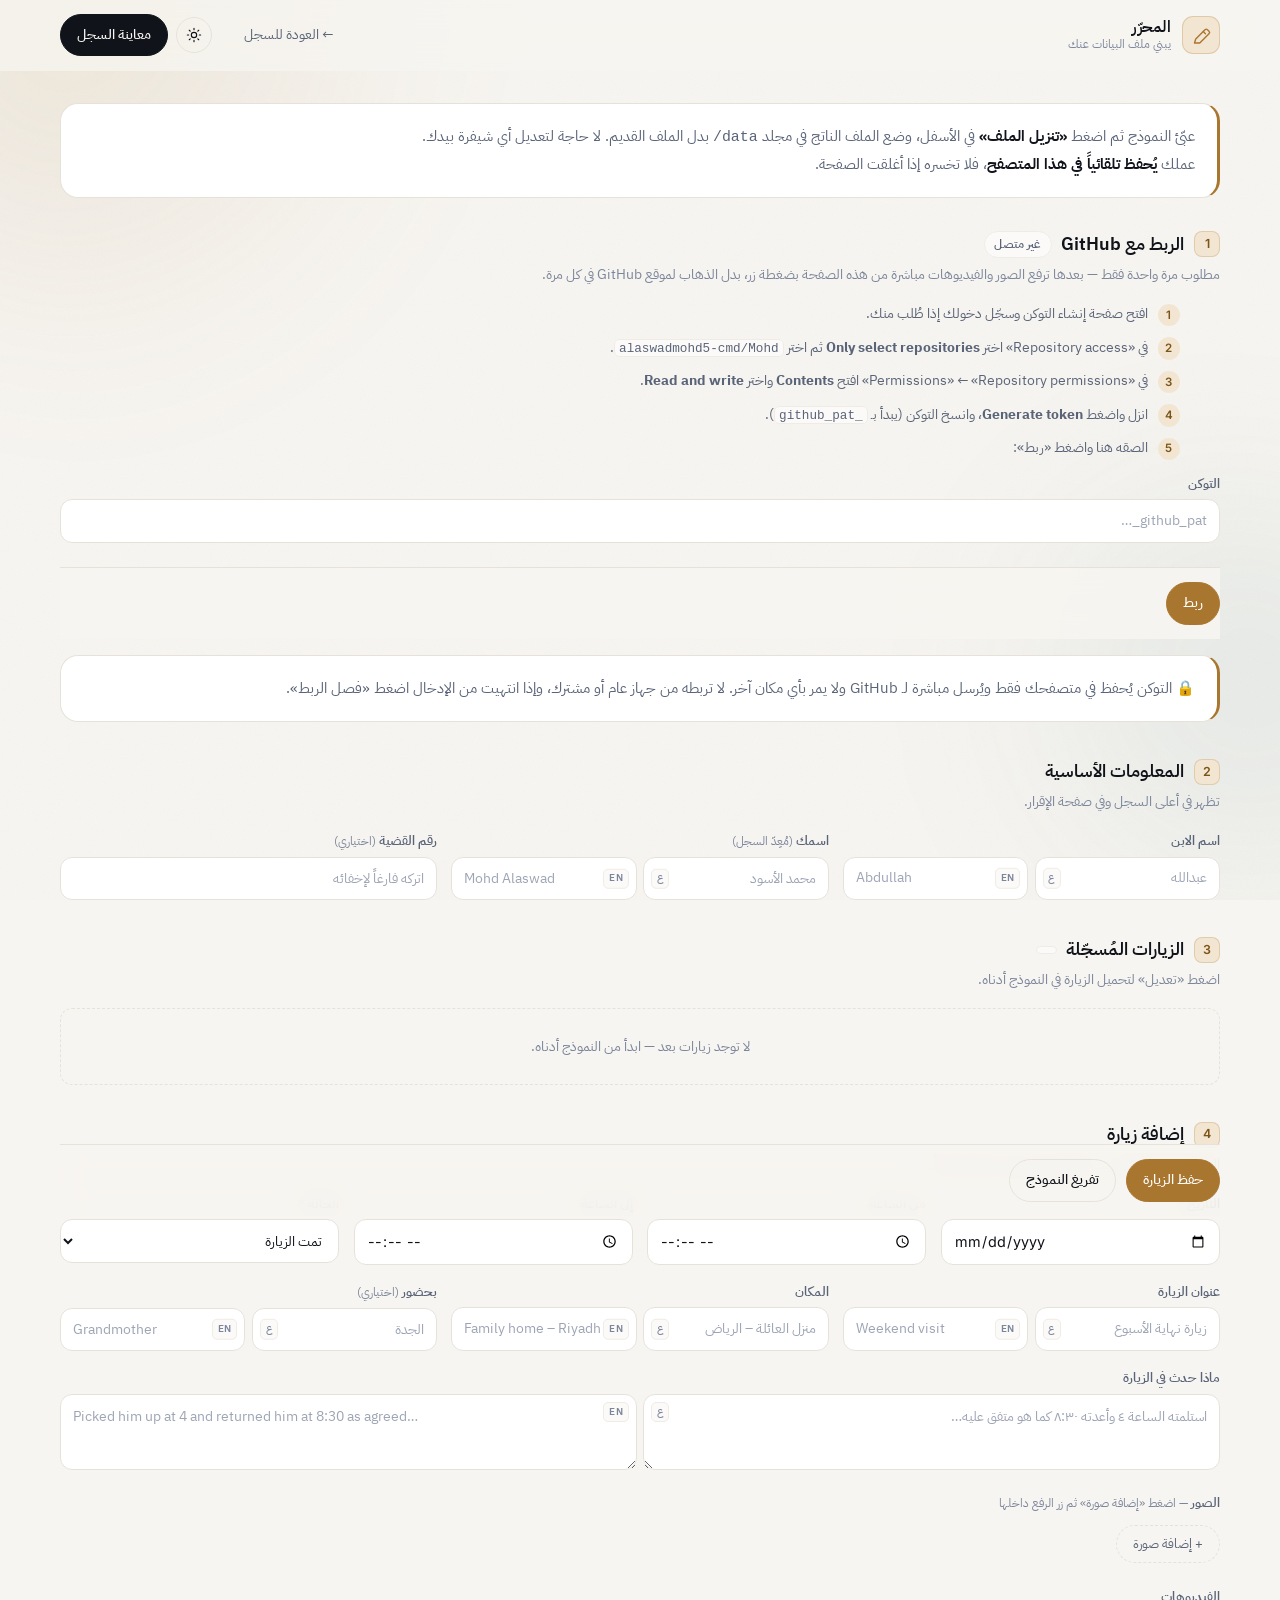
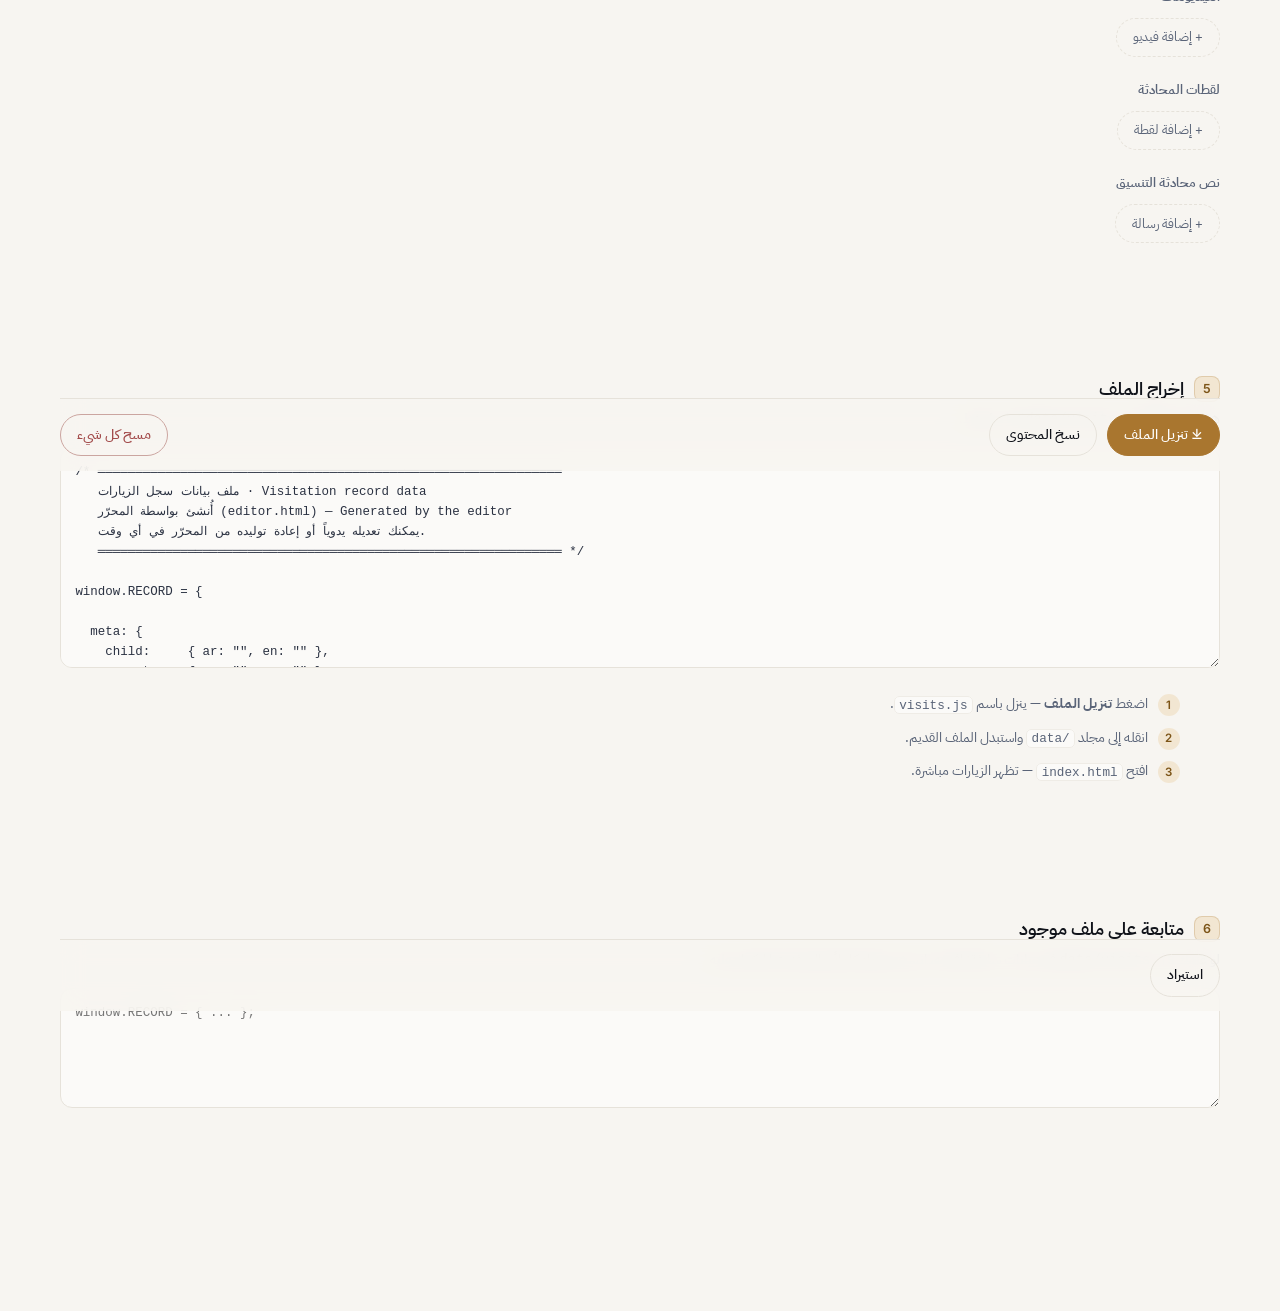
==== commit 3a700b36: "Let the editor upload media straight to GitHub Typing a filename after uploading manually to GitHub'" ====
--- a/editor.html
+++ b/editor.html
@@ -61,9 +61,46 @@
       عملك <strong>يُحفظ تلقائياً في هذا المتصفح</strong>، فلا تخسره إذا أغلقت الصفحة.
     </p>
 
-    <!-- ══ 1. meta ══ -->
-    <section class="ed-block">
-      <h2><span class="num">1</span> المعلومات الأساسية</h2>
+    <!-- ══ 1. connect to GitHub ══ -->
+    <section class="ed-block" id="ghBlock">
+      <h2><span class="num">1</span> الربط مع GitHub <span id="ghStatusBadge" class="mini-badge">غير متصل</span></h2>
+      <p class="hint">مطلوب مرة واحدة فقط — بعدها ترفع الصور والفيديوهات مباشرة من هذه الصفحة بضغطة زر، بدل الذهاب لموقع GitHub في كل مرة.</p>
+
+      <div id="ghForm">
+        <ol class="steps">
+          <li>افتح <a href="https://github.com/settings/personal-access-tokens/new" target="_blank" rel="noopener">صفحة إنشاء التوكن</a> وسجّل دخولك إذا طُلب منك.</li>
+          <li>في «Repository access» اختر <strong>Only select repositories</strong> ثم اختر <code>alaswadmohd5-cmd/Mohd</code>.</li>
+          <li>في «Permissions» ← «Repository permissions» افتح <strong>Contents</strong> واختر <strong>Read and write</strong>.</li>
+          <li>انزل واضغط <strong>Generate token</strong>، وانسخ التوكن (يبدأ بـ <code>github_pat_</code>).</li>
+          <li>الصقه هنا واضغط «ربط»:</li>
+        </ol>
+        <div class="ed-grid narrow" style="margin-block-start:.8rem">
+          <div class="fld" style="grid-column:1/-1">
+            <label>التوكن</label>
+            <input class="inp" id="ghTokenInput" type="password" placeholder="github_pat_…" autocomplete="off">
+          </div>
+        </div>
+        <div class="ed-actions">
+          <button class="btn btn-accent" id="ghConnectBtn" type="button">ربط</button>
+          <span class="ed-status spacer" id="ghStatusMsg"></span>
+        </div>
+        <p class="ed-intro" style="margin-block-start:1rem">
+          🔒 التوكن يُحفظ في متصفحك فقط ويُرسل مباشرة لـ GitHub ولا يمر بأي مكان آخر. لا تربطه من جهاز عام أو مشترك،
+          وإذا انتهيت من الإدخال اضغط «فصل الربط».
+        </p>
+      </div>
+
+      <div id="ghConnected" hidden>
+        <p class="hint">متصل بمستودع <strong id="ghRepoName"></strong> ✓</p>
+        <div class="ed-actions">
+          <button class="btn btn-ghost btn-danger" id="ghDisconnectBtn" type="button">فصل الربط</button>
+        </div>
+      </div>
+    </section>
+
+    <!-- ══ 2. meta ══ -->
+    <section class="ed-block">
+      <h2><span class="num">2</span> المعلومات الأساسية</h2>
       <p class="hint">تظهر في أعلى السجل وفي صفحة الإقرار.</p>
       <div class="ed-grid">
         <div class="fld">
@@ -87,16 +124,16 @@
       </div>
     </section>
 
-    <!-- ══ 2. saved visits ══ -->
-    <section class="ed-block">
-      <h2><span class="num">2</span> الزيارات المُسجّلة <span id="savedCount" class="mini-badge"></span></h2>
+    <!-- ══ 3. saved visits ══ -->
+    <section class="ed-block">
+      <h2><span class="num">3</span> الزيارات المُسجّلة <span id="savedCount" class="mini-badge"></span></h2>
       <p class="hint">اضغط «تعديل» لتحميل الزيارة في النموذج أدناه.</p>
       <div class="saved" id="savedList"></div>
     </section>
 
-    <!-- ══ 3. visit form ══ -->
-    <section class="ed-block">
-      <h2><span class="num">3</span> <span id="formMode">إضافة زيارة</span></h2>
+    <!-- ══ 4. visit form ══ -->
+    <section class="ed-block">
+      <h2><span class="num">4</span> <span id="formMode">إضافة زيارة</span></h2>
       <p class="hint">التاريخ والحالة إلزاميان — الباقي اختياري وتقدر تكمّله لاحقاً.</p>
 
       <div class="ed-grid narrow" style="margin-block-end:1rem">
@@ -146,19 +183,19 @@
       </div>
 
       <div class="fld" style="margin-block-end:1.4rem">
-        <label>الصور <span class="opt">— ضع الملف في <code>assets/media/photos/</code> واكتب اسمه</span></label>
+        <label>الصور <span class="opt">— اضغط «إضافة صورة» ثم زر الرفع داخلها</span></label>
         <div class="rows" id="photoRows"></div>
         <button class="add-row" type="button" data-add="photo">+ إضافة صورة</button>
       </div>
 
       <div class="fld" style="margin-block-end:1.4rem">
-        <label>الفيديوهات <span class="opt">— ضع الملف في <code>assets/media/videos/</code></span></label>
+        <label>الفيديوهات</label>
         <div class="rows" id="videoRows"></div>
         <button class="add-row" type="button" data-add="video">+ إضافة فيديو</button>
       </div>
 
       <div class="fld" style="margin-block-end:1.4rem">
-        <label>لقطات المحادثة <span class="opt">— ضع الملف في <code>assets/media/chats/</code></span></label>
+        <label>لقطات المحادثة</label>
         <div class="rows" id="shotRows"></div>
         <button class="add-row" type="button" data-add="shot">+ إضافة لقطة</button>
       </div>
@@ -176,9 +213,9 @@
       </div>
     </section>
 
-    <!-- ══ 4. export ══ -->
-    <section class="ed-block">
-      <h2><span class="num">4</span> إخراج الملف</h2>
+    <!-- ══ 5. export ══ -->
+    <section class="ed-block">
+      <h2><span class="num">5</span> إخراج الملف</h2>
       <p class="hint">هذا هو محتوى <code>data/visits.js</code> كما سيُحفظ.</p>
       <textarea class="code-out" id="output" readonly spellcheck="false"></textarea>
       <ol class="steps">
@@ -193,9 +230,9 @@
       </div>
     </section>
 
-    <!-- ══ 5. import ══ -->
-    <section class="ed-block">
-      <h2><span class="num">5</span> متابعة على ملف موجود</h2>
+    <!-- ══ 6. import ══ -->
+    <section class="ed-block">
+      <h2><span class="num">6</span> متابعة على ملف موجود</h2>
       <p class="hint">لو عندك <code>data/visits.js</code> فيه بيانات سابقة: افتحه، انسخ محتواه كاملاً، والصقه هنا لتكمل عليه.</p>
       <textarea class="code-out" id="importBox" style="min-height:120px" placeholder="window.RECORD = { ... };" spellcheck="false"></textarea>
       <div class="ed-actions">
@@ -207,6 +244,7 @@
   </div>
 </main>
 
+<script src="assets/js/gh-upload.js"></script>
 <script src="assets/js/editor.js"></script>
 </body>
 </html>
--- a/assets/css/styles.css
+++ b/assets/css/styles.css
@@ -506,6 +506,11 @@
 .footer { border-block-start: 1px solid var(--line); padding-block: 2rem; margin-block-start: 2rem; }
 .footer-inner { display: flex; flex-wrap: wrap; gap: .6rem 2rem; justify-content: space-between; }
 .footer p { font-size: .82rem; color: var(--ink-400); }
+.edit-link {
+  color: var(--accent); border-block-end: 1px solid color-mix(in srgb, var(--accent) 40%, transparent);
+  padding-block-end: 1px; transition: .2s var(--ease);
+}
+.edit-link:hover { color: var(--accent-ink); border-block-end-color: var(--accent); }
 
 .empty-state { text-align: center; color: var(--ink-400); padding-block: 3rem; font-size: .95rem; }
 
@@ -584,7 +589,7 @@
   }
   html[data-theme="dark"] { --paper:#fff; --surface:#fff; --surface-2:#fff; --ink-900:#000; --ink-700:#222; --ink-500:#444; --ink-400:#666; --line:#c9c9c9; --line-soft:#e0e0e0; }
 
-  .ambient, .topbar, .toolbar, .lightbox, .hero-fade, .tab-btn, .footer-note { display: none !important; }
+  .ambient, .topbar, .toolbar, .lightbox, .hero-fade, .tab-btn, .footer-note, .edit-link { display: none !important; }
   body {
     background: #fff !important; font-size: 10.5pt; line-height: 1.5;
     -webkit-print-color-adjust: exact; print-color-adjust: exact;   /* keep status pills & badges */
--- a/assets/css/editor.css
+++ b/assets/css/editor.css
@@ -87,6 +87,34 @@
 }
 .row-del:hover { color: var(--rose); border-color: var(--rose); }
 
+/* ── upload zone (inside a media row) ───────────────────────── */
+.upload-zone {
+  display: flex; align-items: center; gap: .6rem; flex-wrap: wrap;
+  padding: .55rem .6rem; border: 1px dashed var(--line); border-radius: var(--radius-sm);
+  background: var(--surface);
+}
+.upload-preview {
+  width: 42px; height: 42px; border-radius: 8px; overflow: hidden; flex: none;
+  border: 1px solid var(--line-soft); background: var(--surface-2);
+}
+.upload-preview img { width: 100%; height: 100%; object-fit: cover; }
+.upload-btn {
+  cursor: pointer; display: inline-flex; align-items: center; gap: .4rem;
+  font-size: .84rem; padding: .45rem .9rem; border-radius: 999px;
+  border: 1px solid var(--accent); color: var(--accent-ink); background: var(--accent-soft);
+  transition: .2s var(--ease); white-space: nowrap;
+}
+.upload-btn:hover { box-shadow: var(--shadow-sm); }
+.upload-status { font-size: .8rem; color: var(--ink-400); }
+.upload-status.ok { color: var(--teal); }
+.upload-status.err { color: var(--rose); }
+.upload-status.busy { color: var(--accent-ink); }
+.upload-manual {
+  margin-inline-start: auto; font-size: .78rem; color: var(--ink-400);
+  text-decoration: underline; text-decoration-style: dotted;
+}
+.upload-manual:hover { color: var(--ink-700); }
+
 .add-row {
   align-self: flex-start; cursor: pointer; font-size: .84rem;
   border: 1px dashed var(--line); background: transparent; color: var(--ink-500);
